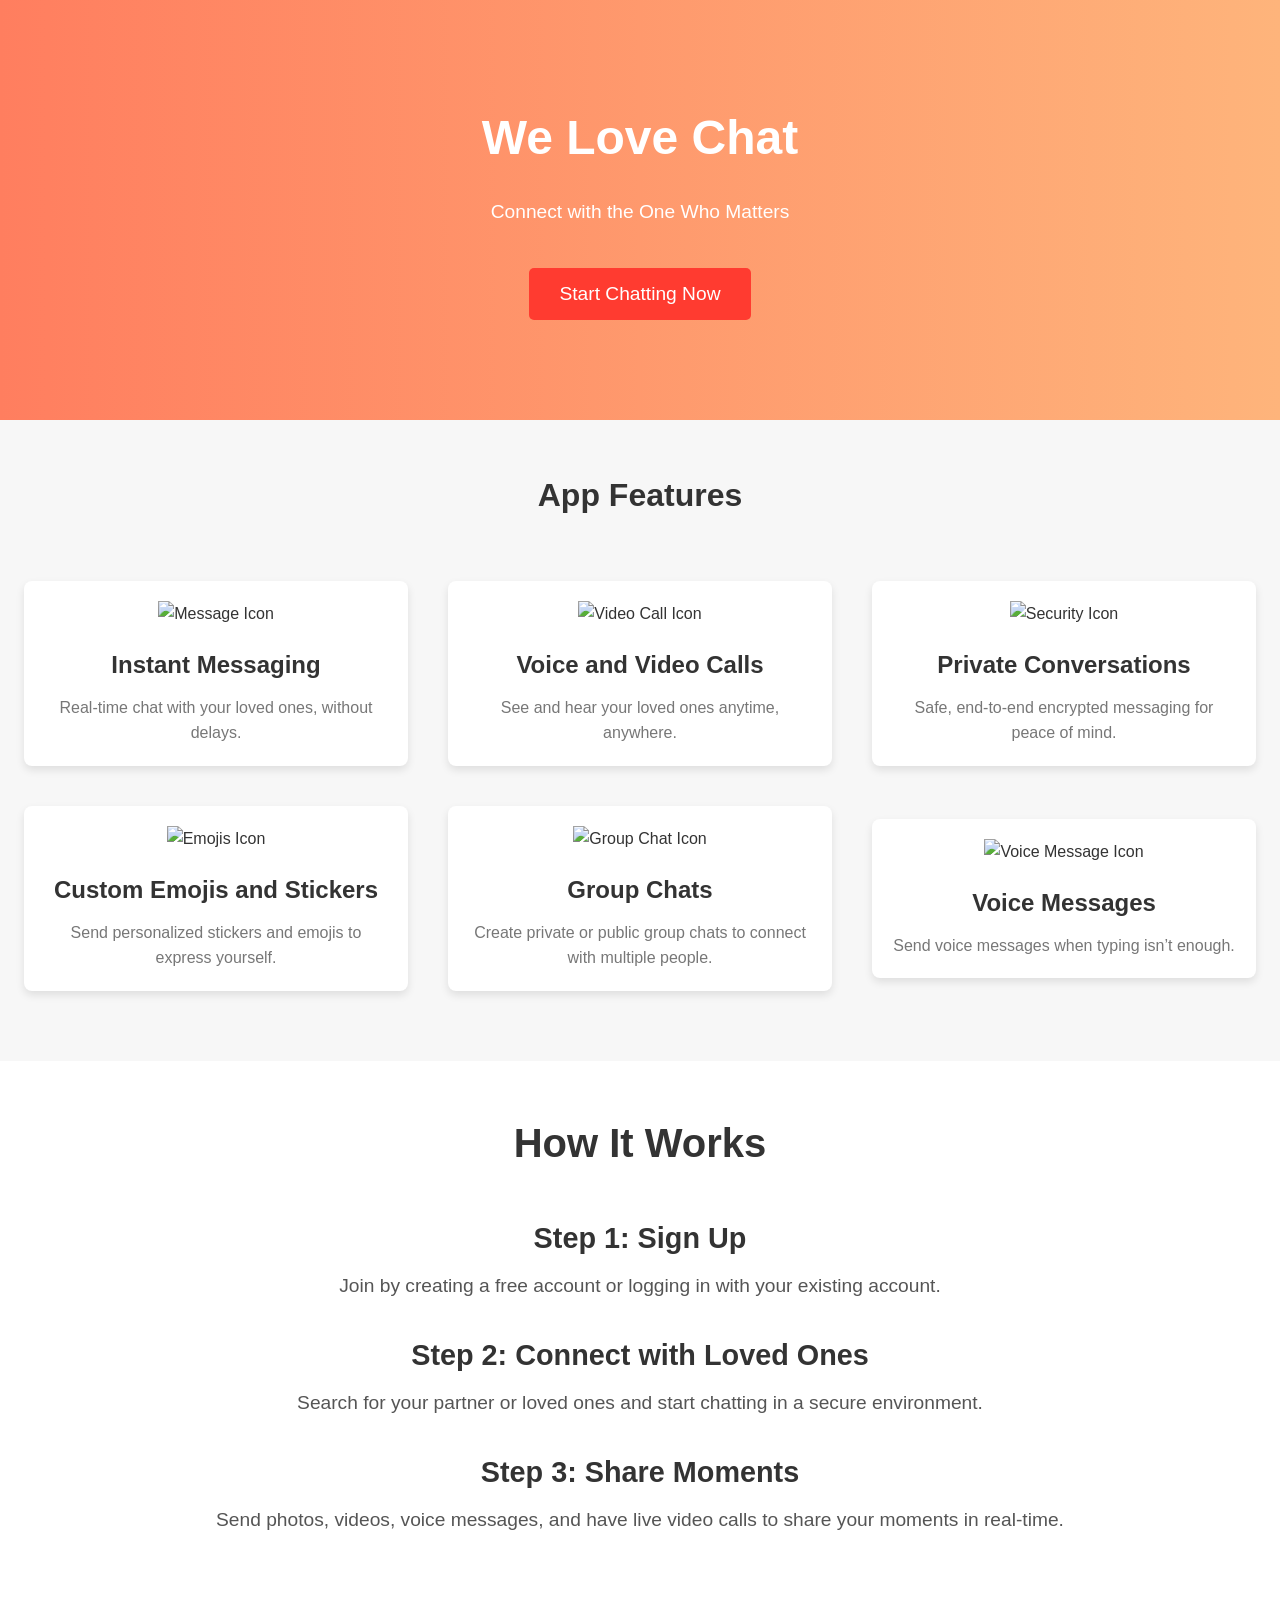
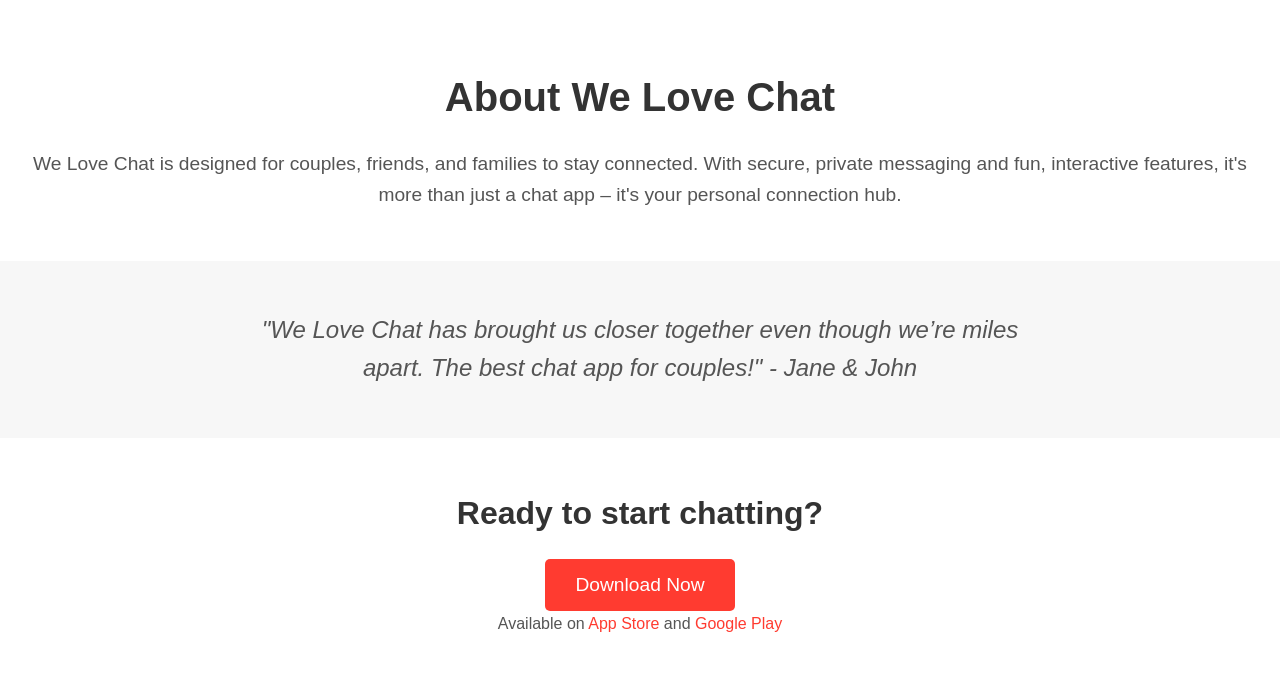
==== templates/index.html @ fe8e8342 "created application html code insert" ====
<!DOCTYPE html>
<html lang="en">
<head>
    <meta charset="UTF-8">
    <meta name="viewport" content="width=device-width, initial-scale=1.0">
    <title>We Love Chat</title>
    <link rel="stylesheet" href="../static/style.css">
</head>
<body>
    <!-- Hero Section -->
    <header>
        <div class="hero">
            <h1>We Love Chat</h1>
            <p>Connect with the One Who Matters</p>
            <button class="cta-button" onclick="scrollToFeatures()">Start Chatting Now</button>
        </div>
    </header>

    <!-- Features Section -->
    <section id="features" class="features">
        <h2>App Features</h2>
        <div class="feature">
            <img src="icons/message.svg" alt="Message Icon">
            <h3>Instant Messaging</h3>
            <p>Real-time chat with your loved ones, without delays.</p>
        </div>
        <div class="feature">
            <img src="icons/video-call.svg" alt="Video Call Icon">
            <h3>Voice and Video Calls</h3>
            <p>See and hear your loved ones anytime, anywhere.</p>
        </div>
        <div class="feature">
            <img src="icons/lock.svg" alt="Security Icon">
            <h3>Private Conversations</h3>
            <p>Safe, end-to-end encrypted messaging for peace of mind.</p>
        </div>
        <div class="feature">
            <img src="icons/emojis.svg" alt="Emojis Icon">
            <h3>Custom Emojis and Stickers</h3>
            <p>Send personalized stickers and emojis to express yourself.</p>
        </div>
        <div class="feature">
            <img src="icons/group-chat.svg" alt="Group Chat Icon">
            <h3>Group Chats</h3>
            <p>Create private or public group chats to connect with multiple people.</p>
        </div>
        <div class="feature">
            <img src="icons/voice-message.svg" alt="Voice Message Icon">
            <h3>Voice Messages</h3>
            <p>Send voice messages when typing isn’t enough.</p>
        </div>
    </section>

    <!-- How It Works Section -->
    <section id="how-it-works" class="how-it-works">
        <h2>How It Works</h2>
        <div class="step">
            <h3>Step 1: Sign Up</h3>
            <p>Join by creating a free account or logging in with your existing account.</p>
        </div>
        <div class="step">
            <h3>Step 2: Connect with Loved Ones</h3>
            <p>Search for your partner or loved ones and start chatting in a secure environment.</p>
        </div>
        <div class="step">
            <h3>Step 3: Share Moments</h3>
            <p>Send photos, videos, voice messages, and have live video calls to share your moments in real-time.</p>
        </div>
    </section>

    <!-- About Section -->
    <section id="about" class="about">
        <h2>About We Love Chat</h2>
        <p>We Love Chat is designed for couples, friends, and families to stay connected. With secure, private messaging and fun, interactive features, it's more than just a chat app – it's your personal connection hub.</p>
    </section>

    <!-- Testimonial Section -->
    <section id="testimonial" class="testimonial">
        <blockquote>"We Love Chat has brought us closer together even though we’re miles apart. The best chat app for couples!" - Jane & John</blockquote>
    </section>

    <!-- Call-to-Action Section -->
    <footer class="footer">
        <h3>Ready to start chatting?</h3>
        <button class="cta-button" onclick="window.location.href='#'">Download Now</button>
        <p>Available on <a href="#">App Store</a> and <a href="#">Google Play</a></p>
    </footer>

    <!-- Sign-Up/Login Modal -->
    <div id="login-modal" class="modal">
        <div class="modal-content">
            <span class="close" onclick="closeModal()">&times;</span>
            <h3>Login or Sign Up</h3>
            <form id="auth-form">
                <input type="email" placeholder="Email Address" required>
                <input type="password" placeholder="Password" required>
                <button type="submit">Sign Up / Login</button>
            </form>
        </div>
    </div>

    <script src="scripts.js"></script>
</body>
</html>
---- static/style.css ----
/* General Styles */
* {
    margin: 0;
    padding: 0;
    box-sizing: border-box;
}

body {
    font-family: Arial, sans-serif;
    line-height: 1.6;
    background-color: #f7f7f7;
    color: #333;
}

/* Hero Section */
.hero {
    background: linear-gradient(to right, #ff7e5f, #feb47b);
    color: white;
    text-align: center;
    padding: 100px 20px;
    animation: fadeIn 2s ease-out;
}

.hero h1 {
    font-size: 3rem;
    margin-bottom: 20px;
}

.hero p {
    font-size: 1.2rem;
    margin-bottom: 40px;
}

.cta-button {
    background-color: #ff3b30;
    color: white;
    border: none;
    padding: 15px 30px;
    font-size: 1.2rem;
    cursor: pointer;
    border-radius: 5px;
    transition: background-color 0.3s ease;
}

.cta-button:hover {
    background-color: #ff5733;
}

/* Features Section */
.features {
    display: flex;
    justify-content: center;
    align-items: center;
    flex-wrap: wrap;
    margin: 50px 0;
    text-align: center;
}

.features h2 {
    width: 100%;
    font-size: 2rem;
    margin-bottom: 40px;
}

.feature {
    width: 30%;
    margin: 20px;
    background-color: white;
    padding: 20px;
    border-radius: 8px;
    box-shadow: 0 4px 8px rgba(0, 0, 0, 0.1);
    transition: transform 0.3s ease;
}

.feature img {
    width: 50px;
    height: 50px;
    margin-bottom: 20px;
}

.feature h3 {
    font-size: 1.5rem;
    margin-bottom: 10px;
}

.feature p {
    font-size: 1rem;
    color: #777;
}

.feature:hover {
    transform: translateY(-10px);
}

/* How It Works Section */
.how-it-works {
    background-color: #fff;
    text-align: center;
    padding: 50px 20px;
}

.how-it-works h2 {
    font-size: 2.5rem;
    margin-bottom: 40px;
}

.step {
    margin-bottom: 30px;
}

.step h3 {
    font-size: 1.8rem;
    margin-bottom: 10px;
}

.step p {
    font-size: 1.2rem;
    color: #555;
}

/* About Section */
.about {
    background-color: #fff;
    text-align: center;
    padding: 50px 20px;
}

.about h2 {
    font-size: 2.5rem;
    margin-bottom: 20px;
}

.about p {
    font-size: 1.2rem;
    color: #555;
}

/* Testimonial Section */
.testimonial {
    background-color: #f7f7f7;
    text-align: center;
    padding: 50px 20px;
}

.testimonial blockquote {
    font-style: italic;
    font-size: 1.5rem;
    color: #555;
    max-width: 800px;
    margin: 0 auto;
}

/* Footer Section */
.footer {
    text-align: center;
    padding: 50px 20px;
    background-color: #fff;
}

.footer h3 {
    font-size: 2rem;
    margin-bottom: 20px;
}

.footer p {
    font-size: 1rem;
    color: #555;
}

.footer a {
    color: #ff3b30;
    text-decoration: none;
}

.footer a:hover {
    text-decoration: underline;
}

/* Modal Styles */
.modal {
    display: none;
    position: fixed;
    z-index: 1;
    left: 0;
    top: 0;
    width: 100%;
    height: 100%;
    background-color: rgba(0,0,0,0.4);
    padding-top: 60px;
}

.modal-content {
    background-color: #fff;
    margin: 5% auto;
    padding: 20px;
    border-radius: 8px;
    width: 300px;
    box-shadow: 0 4px 8px rgba(0, 0, 0, 0.2);
}

.close {
    color: #aaa;
    font-size: 28px;
    font-weight: bold;
    position: absolute;
    right: 20px;
    top: 0;
    cursor: pointer;
}

.close:hover,
.close:focus {
    color: black;
    text-decoration: none;
    cursor: pointer;
}

input[type="email"],
input[type="password"] {
    width: 100%;
    padding: 10px;
    margin: 10px 0;
    border-radius: 4px;
    border: 1px solid #ccc;
}

button[type="submit"] {
    background-color: #ff3b30;
    color: white;
    border: none;
    padding: 12px;
    border-radius: 5px;
    width: 100%;
    font-size: 1.1rem;
}

/* Animations */
@keyframes fadeIn {
    0% {
        opacity: 0;
        transform: translateY(20px);
    }
    100% {
        opacity: 1;
        transform: translateY(0);
    }
}
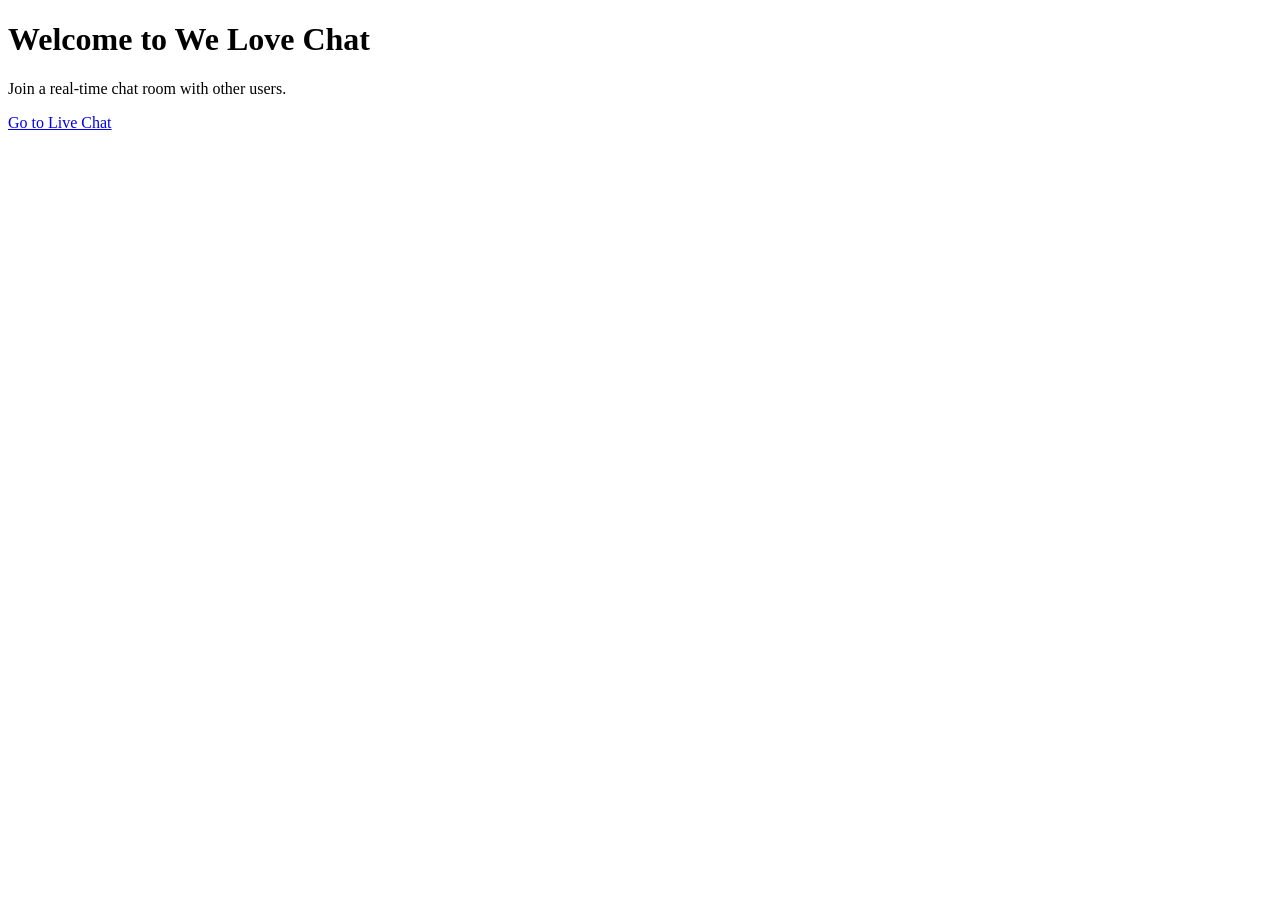
==== commit 9efbec22: "backend python code inserted" ====
--- a/templates/index.html
+++ b/templates/index.html
@@ -2,103 +2,14 @@
 <html lang="en">
 <head>
     <meta charset="UTF-8">
-    <meta name="viewport" content="width=device-width, initial-scale=1.0">
-    <title>We Love Chat</title>
-    <link rel="stylesheet" href="../static/style.css">
+    <title>We Love Chat | Dashboard</title>
+    <link rel="stylesheet"href="{{ url_for('static', filename='style.css') }}"> 
 </head>
 <body>
-    <!-- Hero Section -->
-    <header>
-        <div class="hero">
-            <h1>We Love Chat</h1>
-            <p>Connect with the One Who Matters</p>
-            <button class="cta-button" onclick="scrollToFeatures()">Start Chatting Now</button>
-        </div>
-    </header>
-
-    <!-- Features Section -->
-    <section id="features" class="features">
-        <h2>App Features</h2>
-        <div class="feature">
-            <img src="icons/message.svg" alt="Message Icon">
-            <h3>Instant Messaging</h3>
-            <p>Real-time chat with your loved ones, without delays.</p>
-        </div>
-        <div class="feature">
-            <img src="icons/video-call.svg" alt="Video Call Icon">
-            <h3>Voice and Video Calls</h3>
-            <p>See and hear your loved ones anytime, anywhere.</p>
-        </div>
-        <div class="feature">
-            <img src="icons/lock.svg" alt="Security Icon">
-            <h3>Private Conversations</h3>
-            <p>Safe, end-to-end encrypted messaging for peace of mind.</p>
-        </div>
-        <div class="feature">
-            <img src="icons/emojis.svg" alt="Emojis Icon">
-            <h3>Custom Emojis and Stickers</h3>
-            <p>Send personalized stickers and emojis to express yourself.</p>
-        </div>
-        <div class="feature">
-            <img src="icons/group-chat.svg" alt="Group Chat Icon">
-            <h3>Group Chats</h3>
-            <p>Create private or public group chats to connect with multiple people.</p>
-        </div>
-        <div class="feature">
-            <img src="icons/voice-message.svg" alt="Voice Message Icon">
-            <h3>Voice Messages</h3>
-            <p>Send voice messages when typing isn’t enough.</p>
-        </div>
-    </section>
-
-    <!-- How It Works Section -->
-    <section id="how-it-works" class="how-it-works">
-        <h2>How It Works</h2>
-        <div class="step">
-            <h3>Step 1: Sign Up</h3>
-            <p>Join by creating a free account or logging in with your existing account.</p>
-        </div>
-        <div class="step">
-            <h3>Step 2: Connect with Loved Ones</h3>
-            <p>Search for your partner or loved ones and start chatting in a secure environment.</p>
-        </div>
-        <div class="step">
-            <h3>Step 3: Share Moments</h3>
-            <p>Send photos, videos, voice messages, and have live video calls to share your moments in real-time.</p>
-        </div>
-    </section>
-
-    <!-- About Section -->
-    <section id="about" class="about">
-        <h2>About We Love Chat</h2>
-        <p>We Love Chat is designed for couples, friends, and families to stay connected. With secure, private messaging and fun, interactive features, it's more than just a chat app – it's your personal connection hub.</p>
-    </section>
-
-    <!-- Testimonial Section -->
-    <section id="testimonial" class="testimonial">
-        <blockquote>"We Love Chat has brought us closer together even though we’re miles apart. The best chat app for couples!" - Jane & John</blockquote>
-    </section>
-
-    <!-- Call-to-Action Section -->
-    <footer class="footer">
-        <h3>Ready to start chatting?</h3>
-        <button class="cta-button" onclick="window.location.href='#'">Download Now</button>
-        <p>Available on <a href="#">App Store</a> and <a href="#">Google Play</a></p>
-    </footer>
-
-    <!-- Sign-Up/Login Modal -->
-    <div id="login-modal" class="modal">
-        <div class="modal-content">
-            <span class="close" onclick="closeModal()">&times;</span>
-            <h3>Login or Sign Up</h3>
-            <form id="auth-form">
-                <input type="email" placeholder="Email Address" required>
-                <input type="password" placeholder="Password" required>
-                <button type="submit">Sign Up / Login</button>
-            </form>
-        </div>
+    <div class="container">
+        <h1>Welcome to We Love Chat</h1>
+        <p>Join a real-time chat room with other users.</p>
+        <a href="/chat" class="btn">Go to Live Chat</a>
     </div>
-
-    <script src="scripts.js"></script>
 </body>
 </html>
